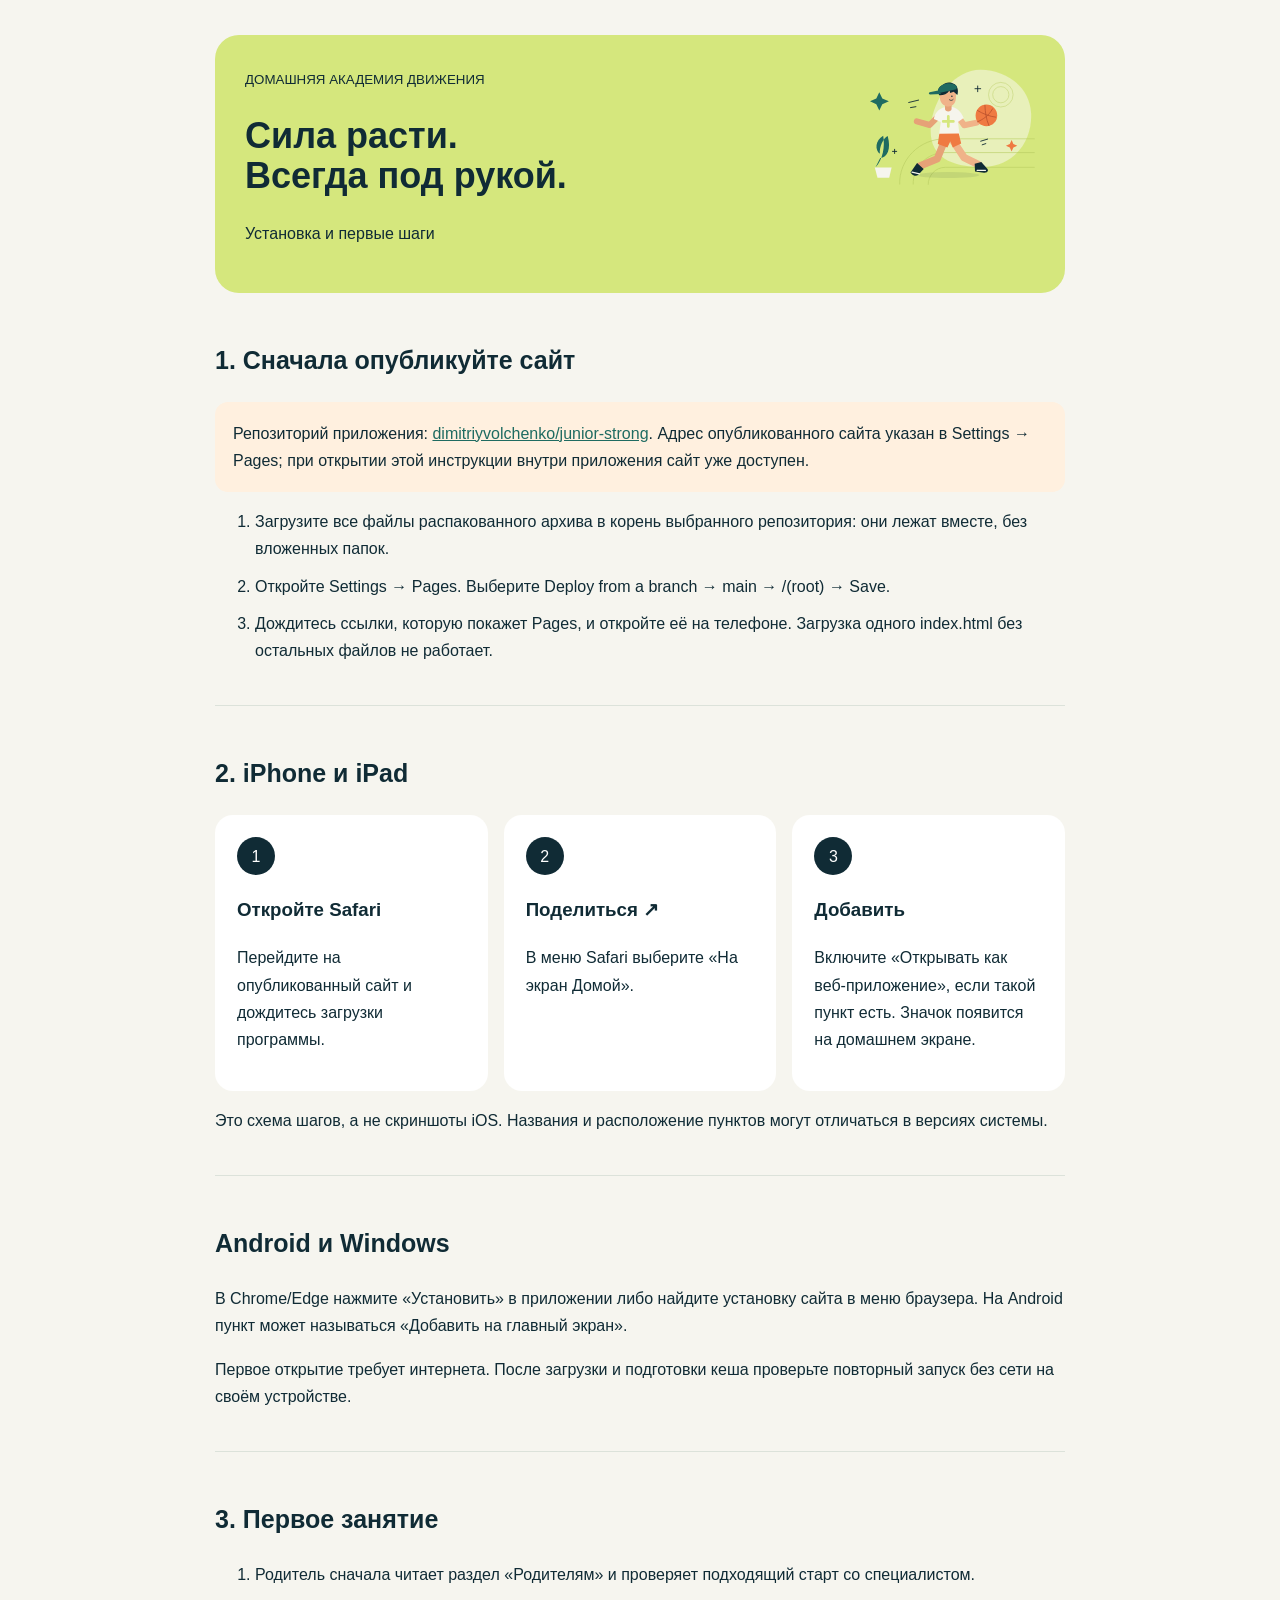
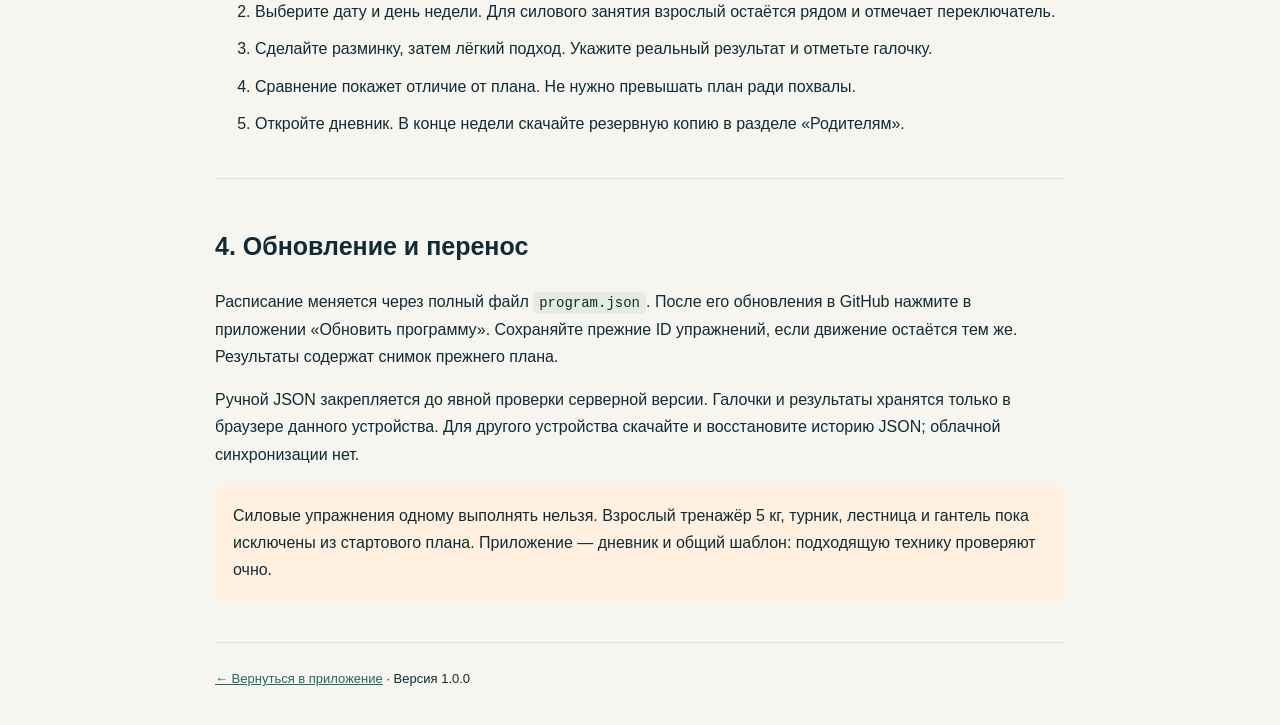
==== INSTALL.html @ 443ca01f "Publish Sila Rasti app with supervised starter plan, tracking and JSON updates" ====
<!doctype html><html lang="ru"><meta charset="utf-8"><meta name="viewport" content="width=device-width,initial-scale=1"><title>Установка · Сила расти</title><style>body{margin:0;background:#f6f5ef;color:#102b35;font:16px/1.7 Arial,sans-serif}main{max-width:850px;margin:auto;padding:35px 25px}header{background:#d5e77d;border-radius:24px;padding:30px;position:relative;overflow:hidden}header img{width:180px;float:right}h1{font-size:36px;line-height:1.1}section{padding:25px 0;border-bottom:1px solid #dce2da}h2{font-size:25px}li{margin:10px 0}.steps{display:flex;gap:16px;flex-wrap:wrap}.step{flex:1;min-width:180px;background:white;padding:22px;border-radius:18px}.n{width:38px;height:38px;border-radius:50%;background:#102b35;color:white;display:grid;place-items:center}a{color:#1f6b61}code{font-size:14px;background:#e6ebdf;padding:3px 6px;border-radius:5px}.note{background:#fff0df;padding:18px;border-radius:13px}footer{margin-top:25px;font-size:13px}@media(max-width:500px){header img{width:90px}h1{font-size:28px}}</style><main><header><img src="hero.svg" alt="Ребёнок с мячом"><small>ДОМАШНЯЯ АКАДЕМИЯ ДВИЖЕНИЯ</small><h1>Сила расти.<br>Всегда под рукой.</h1><p>Установка и первые шаги</p></header><section><h2>1. Сначала опубликуйте сайт</h2><p class="note">Репозиторий приложения: <a href="https://github.com/dimitriyvolchenko/junior-strong">dimitriyvolchenko/junior-strong</a>. Адрес опубликованного сайта указан в Settings → Pages; при открытии этой инструкции внутри приложения сайт уже доступен.</p><ol><li>Загрузите все файлы распакованного архива в корень выбранного репозитория: они лежат вместе, без вложенных папок.</li><li>Откройте Settings → Pages. Выберите Deploy from a branch → main → /(root) → Save.</li><li>Дождитесь ссылки, которую покажет Pages, и откройте её на телефоне. Загрузка одного index.html без остальных файлов не работает.</li></ol></section><section><h2>2. iPhone и iPad</h2><div class="steps"><div class="step"><span class="n">1</span><h3>Откройте Safari</h3><p>Перейдите на опубликованный сайт и дождитесь загрузки программы.</p></div><div class="step"><span class="n">2</span><h3>Поделиться ↗</h3><p>В меню Safari выберите «На экран Домой».</p></div><div class="step"><span class="n">3</span><h3>Добавить</h3><p>Включите «Открывать как веб-приложение», если такой пункт есть. Значок появится на домашнем экране.</p></div></div><p>Это схема шагов, а не скриншоты iOS. Названия и расположение пунктов могут отличаться в версиях системы.</p></section><section><h2>Android и Windows</h2><p>В Chrome/Edge нажмите «Установить» в приложении либо найдите установку сайта в меню браузера. На Android пункт может называться «Добавить на главный экран».</p><p>Первое открытие требует интернета. После загрузки и подготовки кеша проверьте повторный запуск без сети на своём устройстве.</p></section><section><h2>3. Первое занятие</h2><ol><li>Родитель сначала читает раздел «Родителям» и проверяет подходящий старт со специалистом.</li><li>Выберите дату и день недели. Для силового занятия взрослый остаётся рядом и отмечает переключатель.</li><li>Сделайте разминку, затем лёгкий подход. Укажите реальный результат и отметьте галочку.</li><li>Сравнение покажет отличие от плана. Не нужно превышать план ради похвалы.</li><li>Откройте дневник. В конце недели скачайте резервную копию в разделе «Родителям».</li></ol></section><section><h2>4. Обновление и перенос</h2><p>Расписание меняется через полный файл <code>program.json</code>. После его обновления в GitHub нажмите в приложении «Обновить программу». Сохраняйте прежние ID упражнений, если движение остаётся тем же. Результаты содержат снимок прежнего плана.</p><p>Ручной JSON закрепляется до явной проверки серверной версии. Галочки и результаты хранятся только в браузере данного устройства. Для другого устройства скачайте и восстановите историю JSON; облачной синхронизации нет.</p><p class="note">Силовые упражнения одному выполнять нельзя. Взрослый тренажёр 5 кг, турник, лестница и гантель пока исключены из стартового плана. Приложение — дневник и общий шаблон: подходящую технику проверяют очно.</p></section><footer><a href="./">← Вернуться в приложение</a> · Версия 1.0.0</footer></main></html>
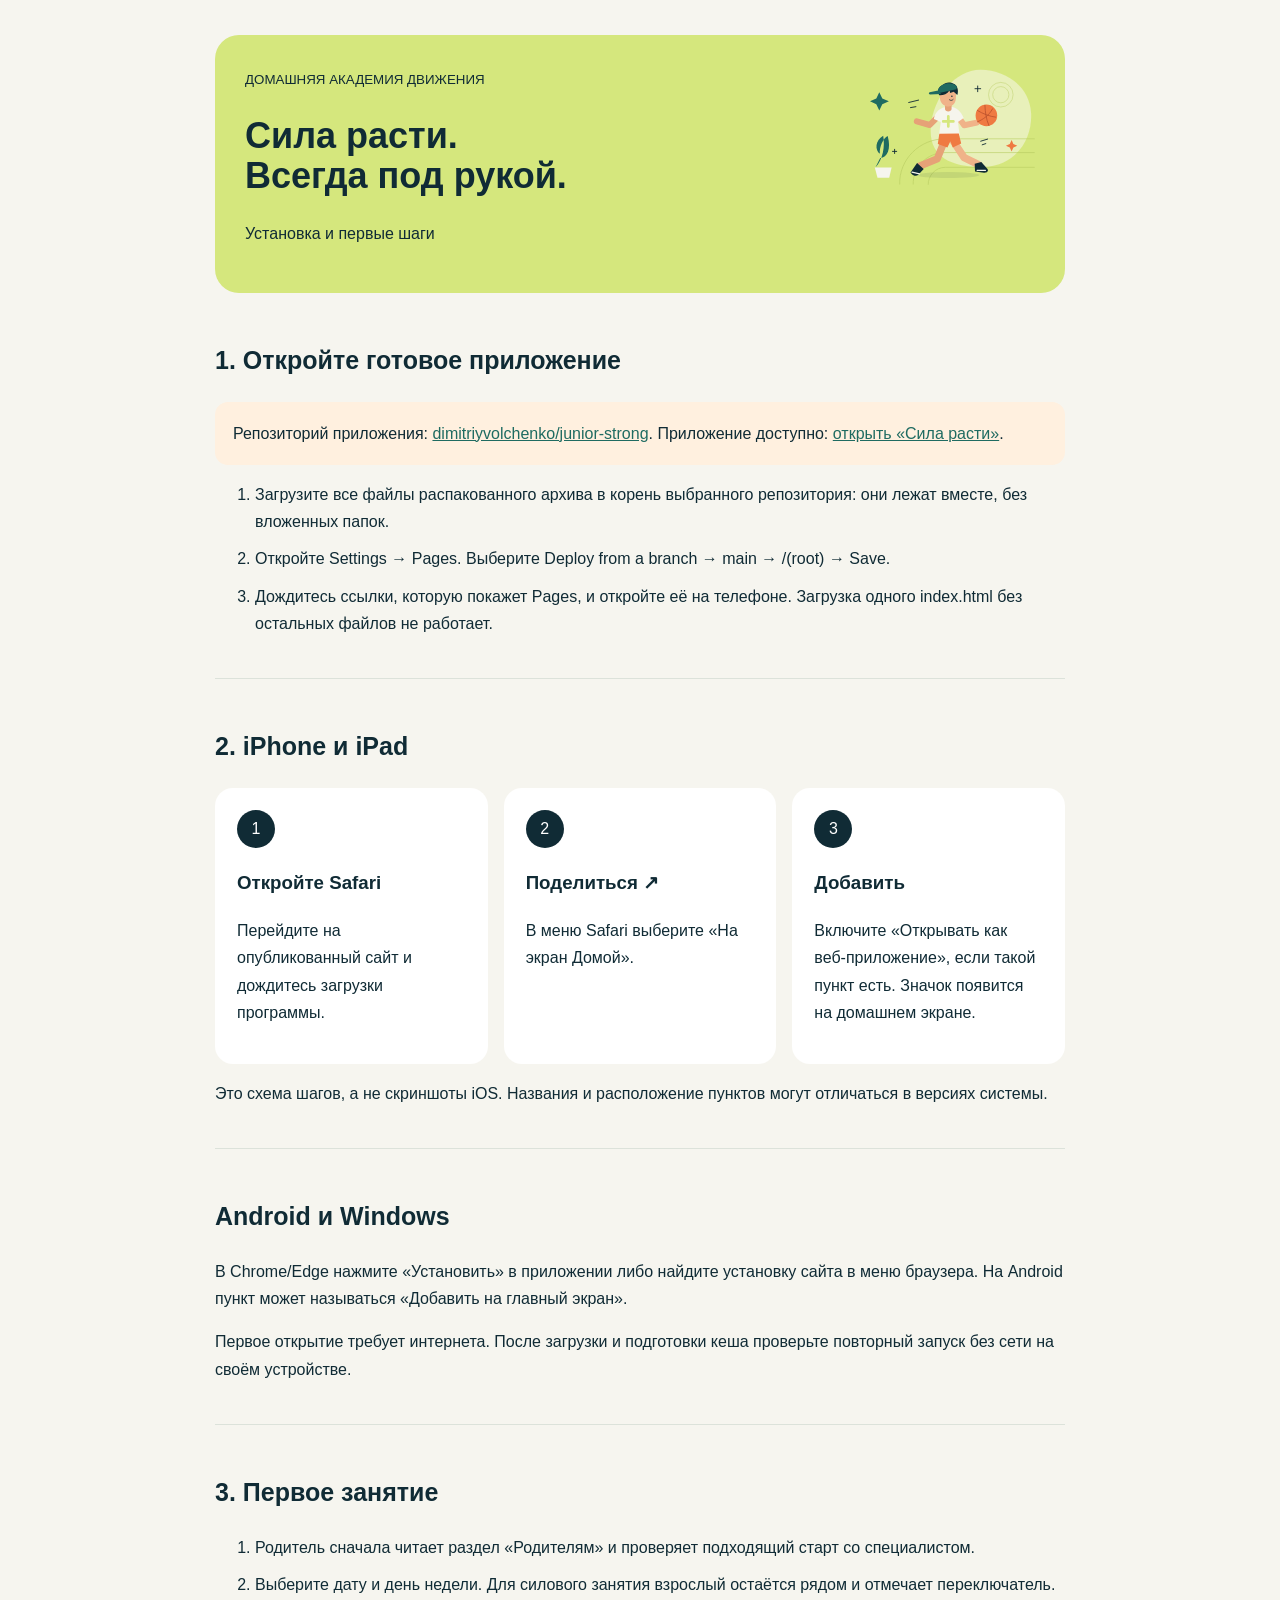
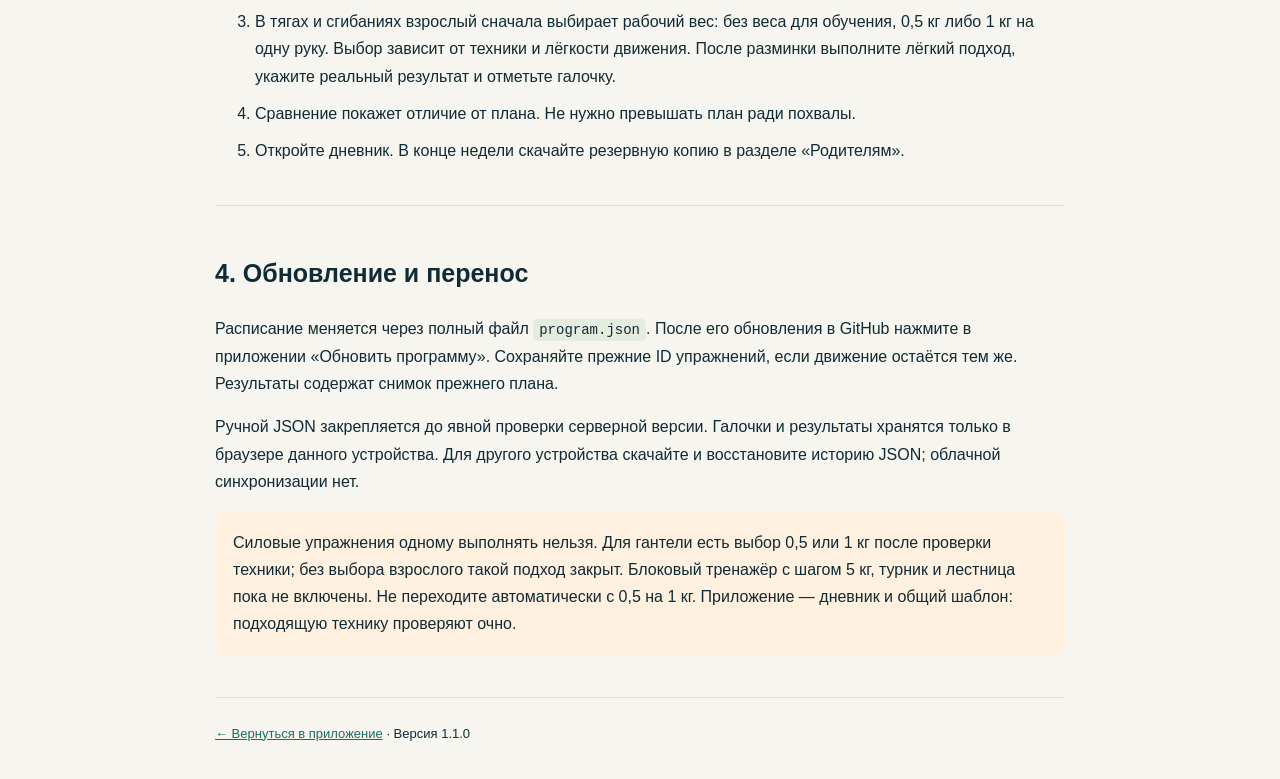
==== commit 46767630: "Add child strength exercises with adult-selected 0.5–1 kg loads and preserve recorded plans" ====
--- a/INSTALL.html
+++ b/INSTALL.html
@@ -1 +1 @@
-<!doctype html><html lang="ru"><meta charset="utf-8"><meta name="viewport" content="width=device-width,initial-scale=1"><title>Установка · Сила расти</title><style>body{margin:0;background:#f6f5ef;color:#102b35;font:16px/1.7 Arial,sans-serif}main{max-width:850px;margin:auto;padding:35px 25px}header{background:#d5e77d;border-radius:24px;padding:30px;position:relative;overflow:hidden}header img{width:180px;float:right}h1{font-size:36px;line-height:1.1}section{padding:25px 0;border-bottom:1px solid #dce2da}h2{font-size:25px}li{margin:10px 0}.steps{display:flex;gap:16px;flex-wrap:wrap}.step{flex:1;min-width:180px;background:white;padding:22px;border-radius:18px}.n{width:38px;height:38px;border-radius:50%;background:#102b35;color:white;display:grid;place-items:center}a{color:#1f6b61}code{font-size:14px;background:#e6ebdf;padding:3px 6px;border-radius:5px}.note{background:#fff0df;padding:18px;border-radius:13px}footer{margin-top:25px;font-size:13px}@media(max-width:500px){header img{width:90px}h1{font-size:28px}}</style><main><header><img src="hero.svg" alt="Ребёнок с мячом"><small>ДОМАШНЯЯ АКАДЕМИЯ ДВИЖЕНИЯ</small><h1>Сила расти.<br>Всегда под рукой.</h1><p>Установка и первые шаги</p></header><section><h2>1. Сначала опубликуйте сайт</h2><p class="note">Репозиторий приложения: <a href="https://github.com/dimitriyvolchenko/junior-strong">dimitriyvolchenko/junior-strong</a>. Адрес опубликованного сайта указан в Settings → Pages; при открытии этой инструкции внутри приложения сайт уже доступен.</p><ol><li>Загрузите все файлы распакованного архива в корень выбранного репозитория: они лежат вместе, без вложенных папок.</li><li>Откройте Settings → Pages. Выберите Deploy from a branch → main → /(root) → Save.</li><li>Дождитесь ссылки, которую покажет Pages, и откройте её на телефоне. Загрузка одного index.html без остальных файлов не работает.</li></ol></section><section><h2>2. iPhone и iPad</h2><div class="steps"><div class="step"><span class="n">1</span><h3>Откройте Safari</h3><p>Перейдите на опубликованный сайт и дождитесь загрузки программы.</p></div><div class="step"><span class="n">2</span><h3>Поделиться ↗</h3><p>В меню Safari выберите «На экран Домой».</p></div><div class="step"><span class="n">3</span><h3>Добавить</h3><p>Включите «Открывать как веб-приложение», если такой пункт есть. Значок появится на домашнем экране.</p></div></div><p>Это схема шагов, а не скриншоты iOS. Названия и расположение пунктов могут отличаться в версиях системы.</p></section><section><h2>Android и Windows</h2><p>В Chrome/Edge нажмите «Установить» в приложении либо найдите установку сайта в меню браузера. На Android пункт может называться «Добавить на главный экран».</p><p>Первое открытие требует интернета. После загрузки и подготовки кеша проверьте повторный запуск без сети на своём устройстве.</p></section><section><h2>3. Первое занятие</h2><ol><li>Родитель сначала читает раздел «Родителям» и проверяет подходящий старт со специалистом.</li><li>Выберите дату и день недели. Для силового занятия взрослый остаётся рядом и отмечает переключатель.</li><li>Сделайте разминку, затем лёгкий подход. Укажите реальный результат и отметьте галочку.</li><li>Сравнение покажет отличие от плана. Не нужно превышать план ради похвалы.</li><li>Откройте дневник. В конце недели скачайте резервную копию в разделе «Родителям».</li></ol></section><section><h2>4. Обновление и перенос</h2><p>Расписание меняется через полный файл <code>program.json</code>. После его обновления в GitHub нажмите в приложении «Обновить программу». Сохраняйте прежние ID упражнений, если движение остаётся тем же. Результаты содержат снимок прежнего плана.</p><p>Ручной JSON закрепляется до явной проверки серверной версии. Галочки и результаты хранятся только в браузере данного устройства. Для другого устройства скачайте и восстановите историю JSON; облачной синхронизации нет.</p><p class="note">Силовые упражнения одному выполнять нельзя. Взрослый тренажёр 5 кг, турник, лестница и гантель пока исключены из стартового плана. Приложение — дневник и общий шаблон: подходящую технику проверяют очно.</p></section><footer><a href="./">← Вернуться в приложение</a> · Версия 1.0.0</footer></main></html>
+<!doctype html><html lang="ru"><meta charset="utf-8"><meta name="viewport" content="width=device-width,initial-scale=1"><title>Установка · Сила расти</title><style>body{margin:0;background:#f6f5ef;color:#102b35;font:16px/1.7 Arial,sans-serif}main{max-width:850px;margin:auto;padding:35px 25px}header{background:#d5e77d;border-radius:24px;padding:30px;position:relative;overflow:hidden}header img{width:180px;float:right}h1{font-size:36px;line-height:1.1}section{padding:25px 0;border-bottom:1px solid #dce2da}h2{font-size:25px}li{margin:10px 0}.steps{display:flex;gap:16px;flex-wrap:wrap}.step{flex:1;min-width:180px;background:white;padding:22px;border-radius:18px}.n{width:38px;height:38px;border-radius:50%;background:#102b35;color:white;display:grid;place-items:center}a{color:#1f6b61}code{font-size:14px;background:#e6ebdf;padding:3px 6px;border-radius:5px}.note{background:#fff0df;padding:18px;border-radius:13px}footer{margin-top:25px;font-size:13px}@media(max-width:500px){header img{width:90px}h1{font-size:28px}}</style><main><header><img src="hero.svg" alt="Ребёнок с мячом"><small>ДОМАШНЯЯ АКАДЕМИЯ ДВИЖЕНИЯ</small><h1>Сила расти.<br>Всегда под рукой.</h1><p>Установка и первые шаги</p></header><section><h2>1. Откройте готовое приложение</h2><p class="note">Репозиторий приложения: <a href="https://github.com/dimitriyvolchenko/junior-strong">dimitriyvolchenko/junior-strong</a>. Приложение доступно: <a href="https://dimitriyvolchenko.github.io/junior-strong/">открыть «Сила расти»</a>.</p><ol><li>Загрузите все файлы распакованного архива в корень выбранного репозитория: они лежат вместе, без вложенных папок.</li><li>Откройте Settings → Pages. Выберите Deploy from a branch → main → /(root) → Save.</li><li>Дождитесь ссылки, которую покажет Pages, и откройте её на телефоне. Загрузка одного index.html без остальных файлов не работает.</li></ol></section><section><h2>2. iPhone и iPad</h2><div class="steps"><div class="step"><span class="n">1</span><h3>Откройте Safari</h3><p>Перейдите на опубликованный сайт и дождитесь загрузки программы.</p></div><div class="step"><span class="n">2</span><h3>Поделиться ↗</h3><p>В меню Safari выберите «На экран Домой».</p></div><div class="step"><span class="n">3</span><h3>Добавить</h3><p>Включите «Открывать как веб-приложение», если такой пункт есть. Значок появится на домашнем экране.</p></div></div><p>Это схема шагов, а не скриншоты iOS. Названия и расположение пунктов могут отличаться в версиях системы.</p></section><section><h2>Android и Windows</h2><p>В Chrome/Edge нажмите «Установить» в приложении либо найдите установку сайта в меню браузера. На Android пункт может называться «Добавить на главный экран».</p><p>Первое открытие требует интернета. После загрузки и подготовки кеша проверьте повторный запуск без сети на своём устройстве.</p></section><section><h2>3. Первое занятие</h2><ol><li>Родитель сначала читает раздел «Родителям» и проверяет подходящий старт со специалистом.</li><li>Выберите дату и день недели. Для силового занятия взрослый остаётся рядом и отмечает переключатель.</li><li>В тягах и сгибаниях взрослый сначала выбирает рабочий вес: без веса для обучения, 0,5 кг либо 1 кг на одну руку. Выбор зависит от техники и лёгкости движения. После разминки выполните лёгкий подход, укажите реальный результат и отметьте галочку.</li><li>Сравнение покажет отличие от плана. Не нужно превышать план ради похвалы.</li><li>Откройте дневник. В конце недели скачайте резервную копию в разделе «Родителям».</li></ol></section><section><h2>4. Обновление и перенос</h2><p>Расписание меняется через полный файл <code>program.json</code>. После его обновления в GitHub нажмите в приложении «Обновить программу». Сохраняйте прежние ID упражнений, если движение остаётся тем же. Результаты содержат снимок прежнего плана.</p><p>Ручной JSON закрепляется до явной проверки серверной версии. Галочки и результаты хранятся только в браузере данного устройства. Для другого устройства скачайте и восстановите историю JSON; облачной синхронизации нет.</p><p class="note">Силовые упражнения одному выполнять нельзя. Для гантели есть выбор 0,5 или 1 кг после проверки техники; без выбора взрослого такой подход закрыт. Блоковый тренажёр с шагом 5 кг, турник и лестница пока не включены. Не переходите автоматически с 0,5 на 1 кг. Приложение — дневник и общий шаблон: подходящую технику проверяют очно.</p></section><footer><a href="./">← Вернуться в приложение</a> · Версия 1.1.0</footer></main></html>
